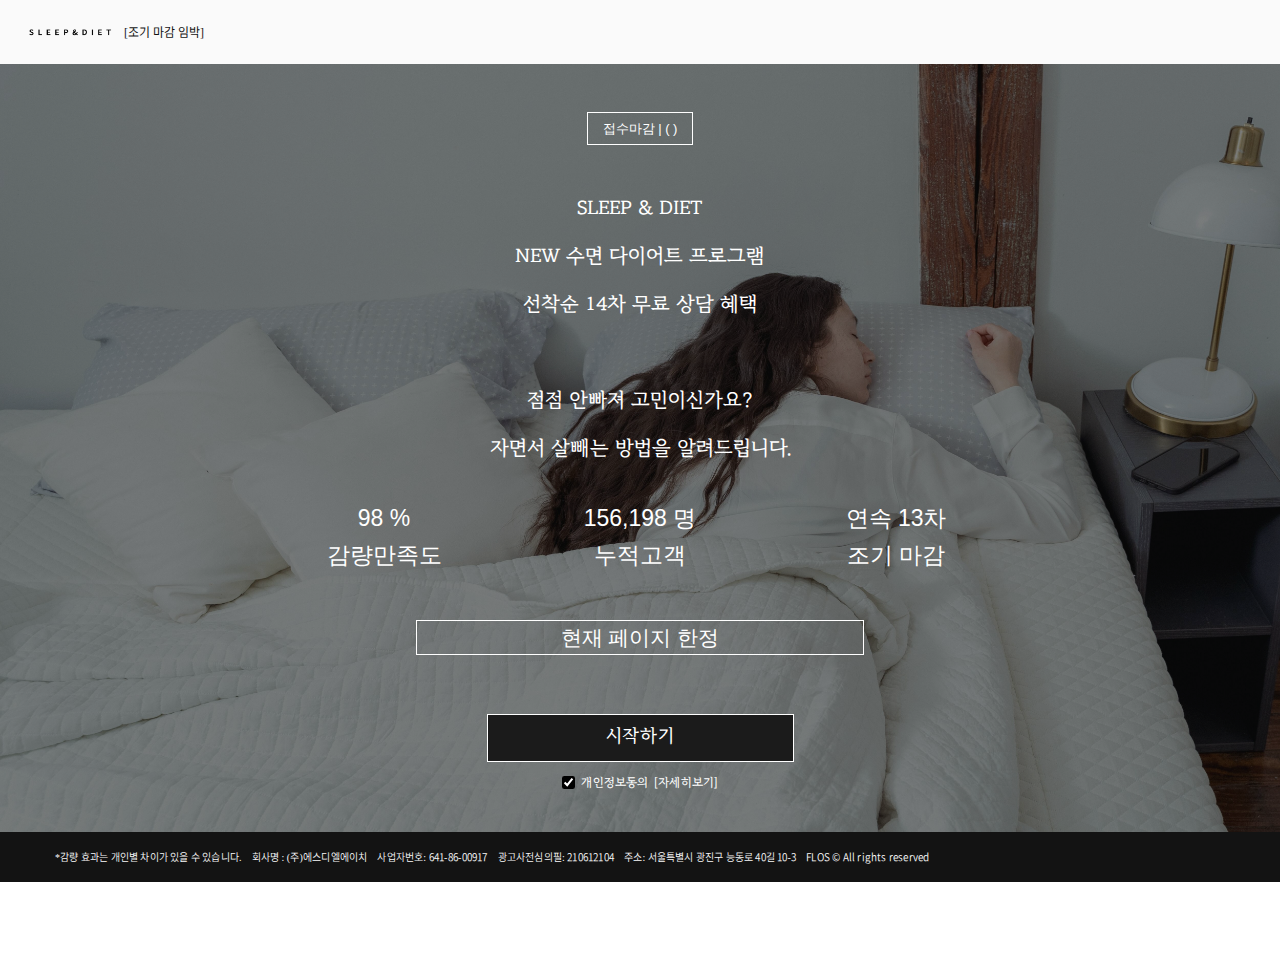
==== index2.html @ 4353d328 "first commit" ====
<!DOCTYPE html>
<html lang="ko">

<head>

<!-- Google Tag Manager -->
<script>(function(w,d,s,l,i){w[l]=w[l]||[];w[l].push({'gtm.start':
	new Date().getTime(),event:'gtm.js'});var f=d.getElementsByTagName(s)[0],
	j=d.createElement(s),dl=l!='dataLayer'?'&l='+l:'';j.async=true;j.src=
	'https://www.googletagmanager.com/gtm.js?id='+i+dl;f.parentNode.insertBefore(j,f);
	})(window,document,'script','dataLayer','GTM-TD6WLPK');</script>
	<!-- End Google Tag Manager -->

<!-- Hotjar Tracking Code for my site -->
<script>
    (function(h,o,t,j,a,r){
        h.hj=h.hj||function(){(h.hj.q=h.hj.q||[]).push(arguments)};
        h._hjSettings={hjid:3357037,hjsv:6};
        a=o.getElementsByTagName('head')[0];
        r=o.createElement('script');r.async=1;
        r.src=t+h._hjSettings.hjid+j+h._hjSettings.hjsv;
        a.appendChild(r);
    })(window,document,'https://static.hotjar.com/c/hotjar-','.js?sv=');
</script>

	<!-- Google tag (gtag.js) -->
<script async src="https://www.googletagmanager.com/gtag/js?id=G-DFQDBP1R6L"></script>
<script>
  window.dataLayer = window.dataLayer || [];
  function gtag(){dataLayer.push(arguments);}
  gtag('js', new Date());

  gtag('config', 'G-DFQDBP1R6L');
</script>


<!-- Google tag (gtag.js) -->
<script async src="https://www.googletagmanager.com/gtag/js?id=AW-11061217748"></script>
<script>
  window.dataLayer = window.dataLayer || [];
  function gtag(){dataLayer.push(arguments);}
  gtag('js', new Date());

  gtag('config', 'AW-11061217748');
</script>


<!-- Meta Pixel Code -->
<script>
	!function(f,b,e,v,n,t,s)
	{if(f.fbq)return;n=f.fbq=function(){n.callMethod?
	n.callMethod.apply(n,arguments):n.queue.push(arguments)};
	if(!f._fbq)f._fbq=n;n.push=n;n.loaded=!0;n.version='2.0';
	n.queue=[];t=b.createElement(e);t.async=!0;
	t.src=v;s=b.getElementsByTagName(e)[0];
	s.parentNode.insertBefore(t,s)}(window, document,'script',
	'https://connect.facebook.net/en_US/fbevents.js');
	fbq('init', '618215227020704');
	fbq('track', 'PageView');
	</script>
	<noscript><img height="1" width="1" style="display:none"
	src="https://www.facebook.com/tr?id=618215227020704&ev=PageView&noscript=1"
	/></noscript>
	<!-- End Meta Pixel Code -->


  <title>SLEEP & DIET</title>
  <meta charset="utf-8" />
  <meta name="viewport" content="width=device-width, height=device-height, initial-scale=1, minimum-scale=1.0, maximum-scale=1.0" />
  <meta http-equiv="X-UA-Compatible" content="IE=edge, chrome=1" />
  <meta property="og:image" content="https://firebasestorage.googleapis.com/v0/b/css-java-168f0.appspot.com/o/model-intro.jpg?alt=media&token=7be95164-2cd0-44b1-98a2-55c1a9935f62">
  <meta property="og:title" content="SLEEP & DIET 접속자 한정 이벤트">
  

	<link rel="apple-touch-icon" sizes="16x16" href="img/diet-icon.png">
	<link rel="apple-touch-icon" sizes="32x32" href="img/diet-icon.png">
	<link rel="apple-touch-icon" sizes="76x76" href="img/diet-icon.png">
	<link rel="apple-touch-icon" sizes="96x96" href="img/diet-icon.png">
	<link rel="apple-touch-icon" sizes="120x120" href="img/diet-icon.png">
	<link rel="apple-touch-icon" sizes="152x152" href="img/diet-icon.png">
  	<link rel="shortcut icon" href="img/diet-icon.png" />
	<link rel="stylesheet" href="./test_set/css/animate.css">
	
<!-- Resource style -->
		<link href="./menu_set/bootstrap.min.css" rel="stylesheet" />
		<link rel="stylesheet" href="./test_set/css/iconn.css" />
  <link rel="stylesheet" href="./test_set/css/style_intro.css" />
  <link href="lib/ionicons/css/ionicons.min.css" rel="stylesheet" />
  <link href="lib/owlcarousel/assets/owl.carousel.min.css" rel="stylesheet" />
  <link rel="stylesheet" href="./menu_set/menu.css" />
  <script src="./test_set/js/jquery.license.js"></script>
   <link href="css/slick_intro.css" rel="stylesheet">
	<script src="./test_set/js/ettc_dll.js"></script>
	<script src="./test_set/js/nxt_dll.js"></script>
	<script src="./test_set/js/pi_dll.js"></script>
	<script src="./test_set/js/scfm_intro_code.js"></script>
	<script src="https://ajax.googleapis.com/ajax/libs/jquery/1.12.4/jquery.min.js"></script>
	<script type="text/javascript" src="./test_set/js/custom_t.js"></script>
	<script src="./test_set/js/fast.js"></script>
	
		
		
	<script type="text/javascript" charset="UTF-8" src="//t1.daumcdn.net/kas/static/kp.js"></script>
	<script type="text/javascript">
		  kakaoPixel('2233734005074735774').pageView('landing_view');
	</script>
	<!--인트로 로고 화면 구성-->
	


</head>

<body>
<!-- Google Tag Manager (noscript) -->
<noscript><iframe src="https://www.googletagmanager.com/ns.html?id=GTM-TD6WLPK"
	height="0" width="0" style="display:none;visibility:hidden"></iframe></noscript>
	<!-- End Google Tag Manager (noscript) -->

	<template id="headerTemplate"></template>
		
	<template id="test_body"></template>
	
	<!-- <script type="text/javascript">
  
		window.addEventListener("keydown",function(e){
		  if ( e.keyCode == 123 ) {
			e.preventDefault();
			e.returnValue = false;
		  }
		})
		
		// 우측 클릭 방지
		document.onmousedown=disableclick;
		var status="오른쪽 버튼 클릭은 금지됩니다.";
		
		function disableclick(event){
		  if (event.button==2) {
			alert(status);
			return false;
		  }
		}
		
		document.body.setAttribute('oncontextmenu', 'return false');
		document.body.setAttribute('onselectstart', 'return false');
		document.body.setAttribute('ondragstart', 'return false');
		
		
		</script> -->



	<script src="lib/bootstrap/js/bootstrap.bundle.min.js"></script>
    <script src="lib/easing/easing.min.js"></script>

    <script src="lib/wow/wow.min.js"></script>
    <script src="lib/waypoints/waypoints.min.js"></script>
    <script src="lib/counterup/counterup.min.js"></script>
    <script src="lib/owlcarousel/owl.carousel.min.js"></script>
    <script src="lib/isotope/isotope.pkgd.min.js"></script>
    <script src="lib/lightbox/js/lightbox.min.js"></script>

	<script src="./js/menu_sleep.js"></script>
	<script src="./js/count1.js"></script>
	<script src="./js/sleep_body_intro.js"></script>
	<script src="./js/personal_f.js"></script>
	<script src="./js/scfm_intro.js"></script>
	<script src="./js/slick_intro.js"></script>

	<script src="js/main.js"></script>


	
	<script type="text/javascript">var submitted=false;</script>
                    
	<iframe name="hidden_iframe11" id="hidden_iframe11"
	style="display:none;" onload=""></iframe>

</form>

</body>


</html>
---- test_set/css/iconn.css ----
@font-face {
    font-family: 'icomoon';
    src:  url('icomoon.eot?szwx6g');
    src:  url('icomoon.eot?szwx6g#iefix') format('embedded-opentype'),
      url('icomoon.ttf?szwx6g') format('truetype'),
      url('icomoon.woff?szwx6g') format('woff'),
      url('icomoon.svg?szwx6g#icomoon') format('svg');
    font-weight: normal;
    font-style: normal;
  }
  
  [class^="icon-"], [class*=" icon-"] {
    /* use !important to prevent issues with browser extensions that change fonts */
    font-family: 'icomoon' !important;
    speak: none;
    font-style: normal;
    font-weight: normal;
    font-variant: normal;
    text-transform: none;
    line-height: 1;
  
    /* Better Font Rendering =========== */
    -webkit-font-smoothing: antialiased;
    -moz-osx-font-smoothing: grayscale;
  }
  
  .icon-Cancel:before {
    content: "\e900";
  }
  .icon-Close:before {
    content: "\e901";
  }
  .icon-Facebook:before {
    content: "\e902";
  }
  .icon-Kakao:before {
    content: "\e903";
  }
  .icon-Keyboard-Arrow---Left:before {
    content: "\e904";
  }
  .icon-Keyboard-Arrow---Right:before {
    content: "\e905";
  }
  .icon-Menu:before {
    content: "\e906";
  }
  .icon-Search:before {
    content: "\e907";
  }
  .icon-Story:before {
    content: "\e908";
  }
  .icon-Twitter:before {
    content: "\e909";
  }
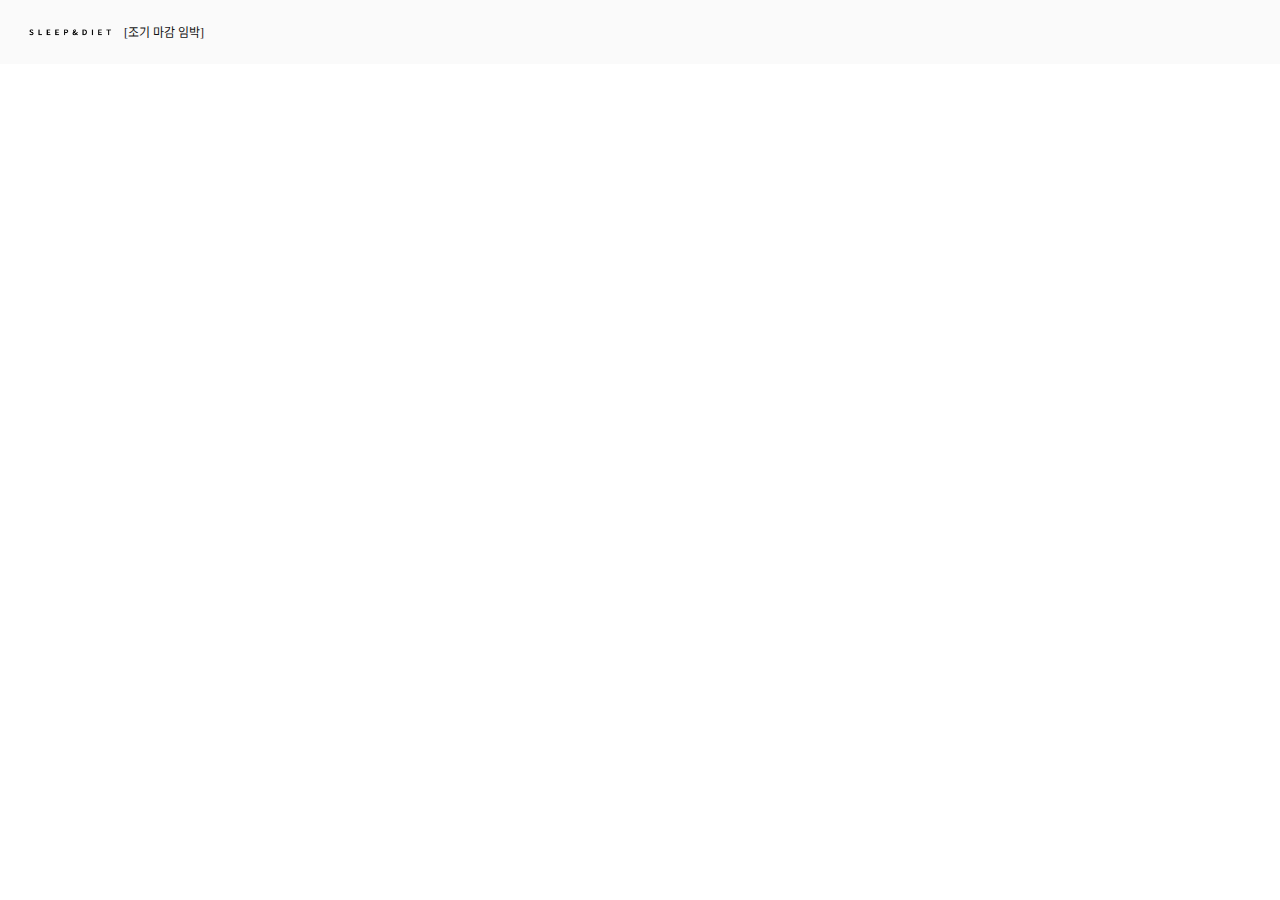
==== commit fba4700d: "Add files via upload" ====
--- a/index2.html
+++ b/index2.html
@@ -2,6 +2,7 @@
 <html lang="ko">
 
 <head>
+
 
 <!-- Google Tag Manager -->
 <script>(function(w,d,s,l,i){w[l]=w[l]||[];w[l].push({'gtm.start':
@@ -69,7 +70,7 @@
   <meta name="viewport" content="width=device-width, height=device-height, initial-scale=1, minimum-scale=1.0, maximum-scale=1.0" />
   <meta http-equiv="X-UA-Compatible" content="IE=edge, chrome=1" />
   <meta property="og:image" content="https://firebasestorage.googleapis.com/v0/b/css-java-168f0.appspot.com/o/model-intro.jpg?alt=media&token=7be95164-2cd0-44b1-98a2-55c1a9935f62">
-  <meta property="og:title" content="SLEEP & DIET 접속자 한정 이벤트">
+  <meta property="og:title" content="CUT & CUT 접속자 한정 이벤트">
   
 
 	<link rel="apple-touch-icon" sizes="16x16" href="img/diet-icon.png">
@@ -99,7 +100,6 @@
 	<script src="./test_set/js/fast.js"></script>
 	
 		
-		
 	<script type="text/javascript" charset="UTF-8" src="//t1.daumcdn.net/kas/static/kp.js"></script>
 	<script type="text/javascript">
 		  kakaoPixel('2233734005074735774').pageView('landing_view');
@@ -120,7 +120,7 @@
 		
 	<template id="test_body"></template>
 	
-	<!-- <script type="text/javascript">
+	<script type="text/javascript">
   
 		window.addEventListener("keydown",function(e){
 		  if ( e.keyCode == 123 ) {
@@ -145,7 +145,7 @@
 		document.body.setAttribute('ondragstart', 'return false');
 		
 		
-		</script> -->
+		</script>
 
 
 
@@ -160,21 +160,72 @@
     <script src="lib/lightbox/js/lightbox.min.js"></script>
 
 	<script src="./js/menu_sleep.js"></script>
+	<script src="./js/sleep_body_index2.js"></script>
+	<script src="./js/personal_f.js"></script>
+	<script src="./js/scfm_intro_about1.js"></script>
+	<script src="./js/slick_intro.js"></script>
 	<script src="./js/count1.js"></script>
-	<script src="./js/sleep_body_intro.js"></script>
-	<script src="./js/personal_f.js"></script>
-	<script src="./js/scfm_intro.js"></script>
-	<script src="./js/slick_intro.js"></script>
-
 	<script src="js/main.js"></script>
 
-
+	<script src="./js/ValidCheck.js"></script>
+	<script language="JavaScript" type="text/JavaScript" charset="utf-8">
+		//<![CDATA[
+		var dbdb_submitted = false;
+		
+		function OnSubmit() {
+			if(dbdb_submitted == true) { return; }
+			
+			var f = document.inputForm;
+		
+			if ( VC_inValidText(f.name, "이름") ) return;
+		
+			if ( VC_isUnselectRadio(f.sex, "성별") ) return;
+			if ( VC_inValidFemale(f.sex, "", "") ) return;
+			
+			if ( VC_inValidText(f.age, "나이") ) return;
+			if ( VC_inValidNumber(f.age, "나이") ) return;
+			if ( VC_inValidAgeLimit(f.age, "", "") ) return;
+		
+			if ( VC_inValidText(f.tel1, "연락처") ) return;
+			if ( VC_inValidNumber(f.tel1, "연락처") ) return;
+			if ( VC_inValidText(f.tel2, "연락처") ) return;
+			if ( VC_inValidNumber(f.tel2, "연락처") ) return;
+			if ( VC_inValidText(f.tel3, "연락처") ) return;
+			if ( VC_inValidNumber(f.tel3, "연락처") ) return;
+			
+			if ( VC_inValidText(f.item1, "현재체중") ) return;
+			if ( VC_inValidNumber(f.item1, "현재체중") ) return;
+		
+			if ( VC_inValidText(f.item3, "감량목표") ) return;
+			if ( VC_inValidNumber(f.item3, "감량목표") ) return;
+			
+			if ( VC_inValidText(f.item2, "키") ) return;
+			if ( VC_inValidNumber(f.item2, "키") ) return;
+			
+			
+			if ( !f.agree[0].checked ) {
+				alert("개인정보 수집/이용, 취급/위탁에 동의해 주세요!   ");
+				return;
+			}
+		
+			f.auto_defense.value = "identicharddeep!";
+			
+			dbdb_submitted = true;
+			f.submit();
+		}
+		
+		function dbdb_pri_popup() {
+			window.open("m_personal.html", "", "scrollbars=yes,status=no,width=320 height=480 top=0 left=0"); 
+		}
+		//]]>
+		</script>
 	
 	<script type="text/javascript">var submitted=false;</script>
                     
 	<iframe name="hidden_iframe11" id="hidden_iframe11"
 	style="display:none;" onload=""></iframe>
-
+	<iframe name="hidden_iframe12" id="hidden_iframe12"
+	style="display:none;" onload=""></iframe>
 </form>
 
 </body>
